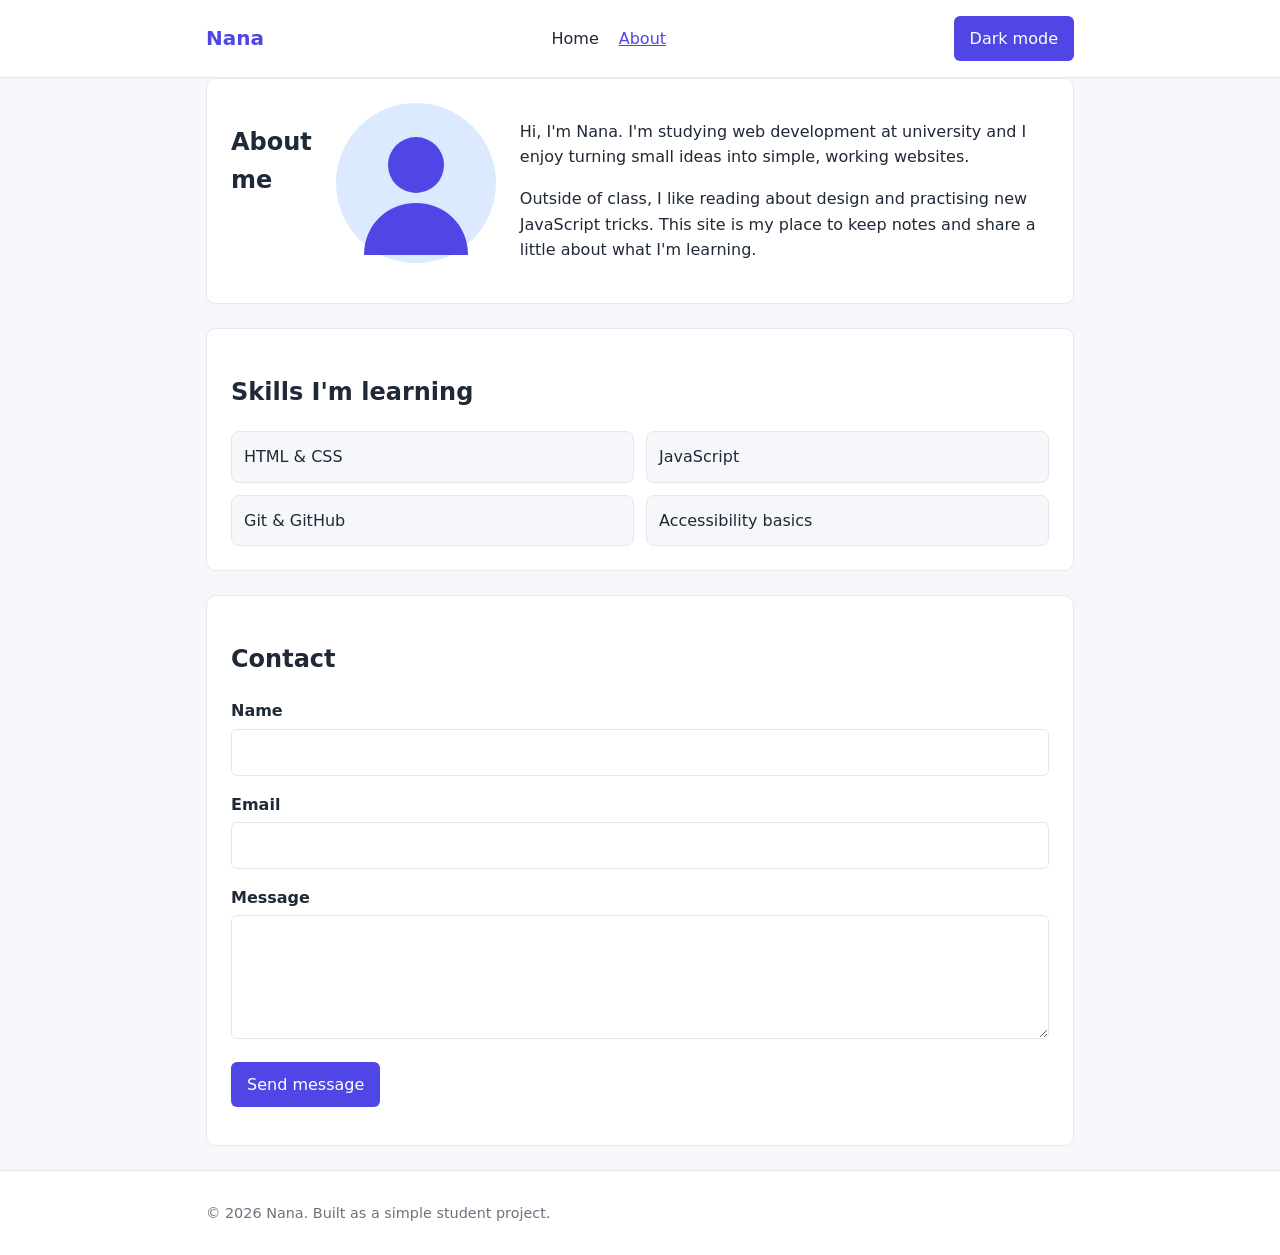
==== about.html @ b68e8506 "Add homepage, about page and avatar image" ====
<!DOCTYPE html>
<html lang="en">
<head>
  <meta charset="UTF-8">
  <meta name="viewport" content="width=device-width, initial-scale=1.0">
  <title>About | Nana's Website</title>
  <link rel="stylesheet" href="css/style.css">
  <script src="js/script.js" defer></script>
</head>
<body>
  <header class="site-header">
    <div class="container header-inner">
      <a class="brand" href="index.html">Nana</a>
      <nav aria-label="Main navigation">
        <ul class="nav-list">
          <li><a href="index.html">Home</a></li>
          <li><a href="about.html" aria-current="page">About</a></li>
        </ul>
      </nav>
      <button id="theme-toggle" type="button">Dark mode</button>
    </div>
  </header>

  <main class="container">
    <section class="card about-card">
      <h1>About me</h1>
      <img class="avatar" src="images/avatar.svg" alt="Simple illustrated avatar with a dark blue head and shoulders on a light blue background" width="160" height="160">
      <div>
        <p>Hi, I'm Nana. I'm studying web development at university and I enjoy turning small ideas into simple, working websites.</p>
        <p>Outside of class, I like reading about design and practising new JavaScript tricks. This site is my place to keep notes and share a little about what I'm learning.</p>
      </div>
    </section>

    <section class="card" aria-labelledby="skills-heading">
      <h2 id="skills-heading">Skills I'm learning</h2>
      <ul class="skills-grid">
        <li>HTML &amp; CSS</li>
        <li>JavaScript</li>
        <li>Git &amp; GitHub</li>
        <li>Accessibility basics</li>
      </ul>
    </section>

    <section class="card" aria-labelledby="contact-heading">
      <h2 id="contact-heading">Contact</h2>
      <form id="contact-form">
        <div class="field">
          <label for="name">Name</label>
          <input id="name" name="name" type="text" required>
        </div>
        <div class="field">
          <label for="email">Email</label>
          <input id="email" name="email" type="email" required>
        </div>
        <div class="field">
          <label for="message">Message</label>
          <textarea id="message" name="message" rows="4" required></textarea>
        </div>
        <button type="submit">Send message</button>
        <p id="contact-status" class="muted" role="status"></p>
      </form>
    </section>
  </main>

  <footer class="site-footer">
    <div class="container">
      <p>&copy; 2026 Nana. Built as a simple student project.</p>
    </div>
  </footer>
</body>
</html>
---- css/style.css ----
/* Simple, single stylesheet for both pages */

*,
*::before,
*::after {
  box-sizing: border-box;
}

:root {
  --bg: #f5f7fb;
  --surface: #ffffff;
  --text: #1f2937;
  --muted: #6b7280;
  --accent: #4f46e5;
  --border: #e5e7eb;
}

[data-theme="dark"] {
  --bg: #111827;
  --surface: #1f2937;
  --text: #f9fafb;
  --muted: #9ca3af;
  --accent: #a5b4fc;
  --border: #374151;
}

body {
  margin: 0;
  min-height: 100vh;
  display: flex;
  flex-direction: column;
  font-family: system-ui, -apple-system, "Segoe UI", sans-serif;
  line-height: 1.6;
  color: var(--text);
  background: var(--bg);
}

.container {
  width: 100%;
  max-width: 900px;
  margin: 0 auto;
  padding: 0 1rem;
}

.site-header {
  background: var(--surface);
  border-bottom: 1px solid var(--border);
}

.header-inner {
  display: flex;
  align-items: center;
  justify-content: space-between;
  gap: 1rem;
  padding-top: 1rem;
  padding-bottom: 1rem;
  flex-wrap: wrap;
}

.brand {
  font-weight: 700;
  font-size: 1.25rem;
  color: var(--accent);
  text-decoration: none;
}

.nav-list {
  display: flex;
  gap: 1.25rem;
  list-style: none;
  margin: 0;
  padding: 0;
}

.nav-list a {
  color: var(--text);
  text-decoration: none;
}

.nav-list a:hover,
.nav-list a[aria-current="page"] {
  color: var(--accent);
  text-decoration: underline;
}

main {
  flex: 1;
  padding: 2rem 1rem 3rem;
}

.hero {
  margin-bottom: 1.5rem;
}

.hero h1 {
  line-height: 1.2;
}

.card {
  background: var(--surface);
  border: 1px solid var(--border);
  border-radius: 10px;
  padding: 1.5rem;
  margin-bottom: 1.5rem;
}

.about-card {
  display: flex;
  gap: 1.5rem;
  align-items: flex-start;
}

.avatar {
  border-radius: 10px;
  flex: 0 0 auto;
}

.skills-grid {
  display: grid;
  grid-template-columns: repeat(2, minmax(0, 1fr));
  gap: 0.75rem;
  list-style: none;
  margin: 0;
  padding: 0;
}

.skills-grid li {
  background: var(--bg);
  border: 1px solid var(--border);
  border-radius: 8px;
  padding: 0.75rem;
}

.note-form {
  display: flex;
  gap: 0.5rem;
  margin-bottom: 1rem;
}

input,
textarea {
  font: inherit;
  color: var(--text);
  background: var(--surface);
  border: 1px solid var(--border);
  border-radius: 6px;
  padding: 0.6rem;
  width: 100%;
}

.note-form input {
  flex: 1;
}

button {
  font: inherit;
  cursor: pointer;
  color: #fff;
  background: var(--accent);
  border: 0;
  border-radius: 6px;
  padding: 0.6rem 1rem;
}

.notes-list {
  list-style: none;
  margin: 0;
  padding: 0;
  display: grid;
  gap: 0.5rem;
}

.notes-list li {
  display: flex;
  justify-content: space-between;
  align-items: center;
  gap: 1rem;
  background: var(--bg);
  border: 1px solid var(--border);
  border-radius: 6px;
  padding: 0.5rem 0.75rem;
  overflow-wrap: anywhere;
}

.notes-list button {
  background: transparent;
  color: var(--muted);
  padding: 0.2rem 0.5rem;
}

.notes-list button:hover {
  color: var(--accent);
}

.field {
  margin-bottom: 1rem;
}

.field label {
  display: block;
  margin-bottom: 0.3rem;
  font-weight: 600;
}

.muted {
  color: var(--muted);
  font-size: 0.9rem;
}

.sr-only {
  position: absolute;
  width: 1px;
  height: 1px;
  padding: 0;
  margin: -1px;
  overflow: hidden;
  clip: rect(0, 0, 0, 0);
  white-space: nowrap;
  border: 0;
}

.site-footer {
  background: var(--surface);
  border-top: 1px solid var(--border);
  padding: 1rem 0;
  color: var(--muted);
  font-size: 0.9rem;
}

/* Mobile view */
@media (max-width: 600px) {
  .header-inner {
    justify-content: center;
  }

  .skills-grid {
    grid-template-columns: 1fr;
  }

  .about-card {
    flex-direction: column;
  }

  .note-form {
    flex-direction: column;
  }
}
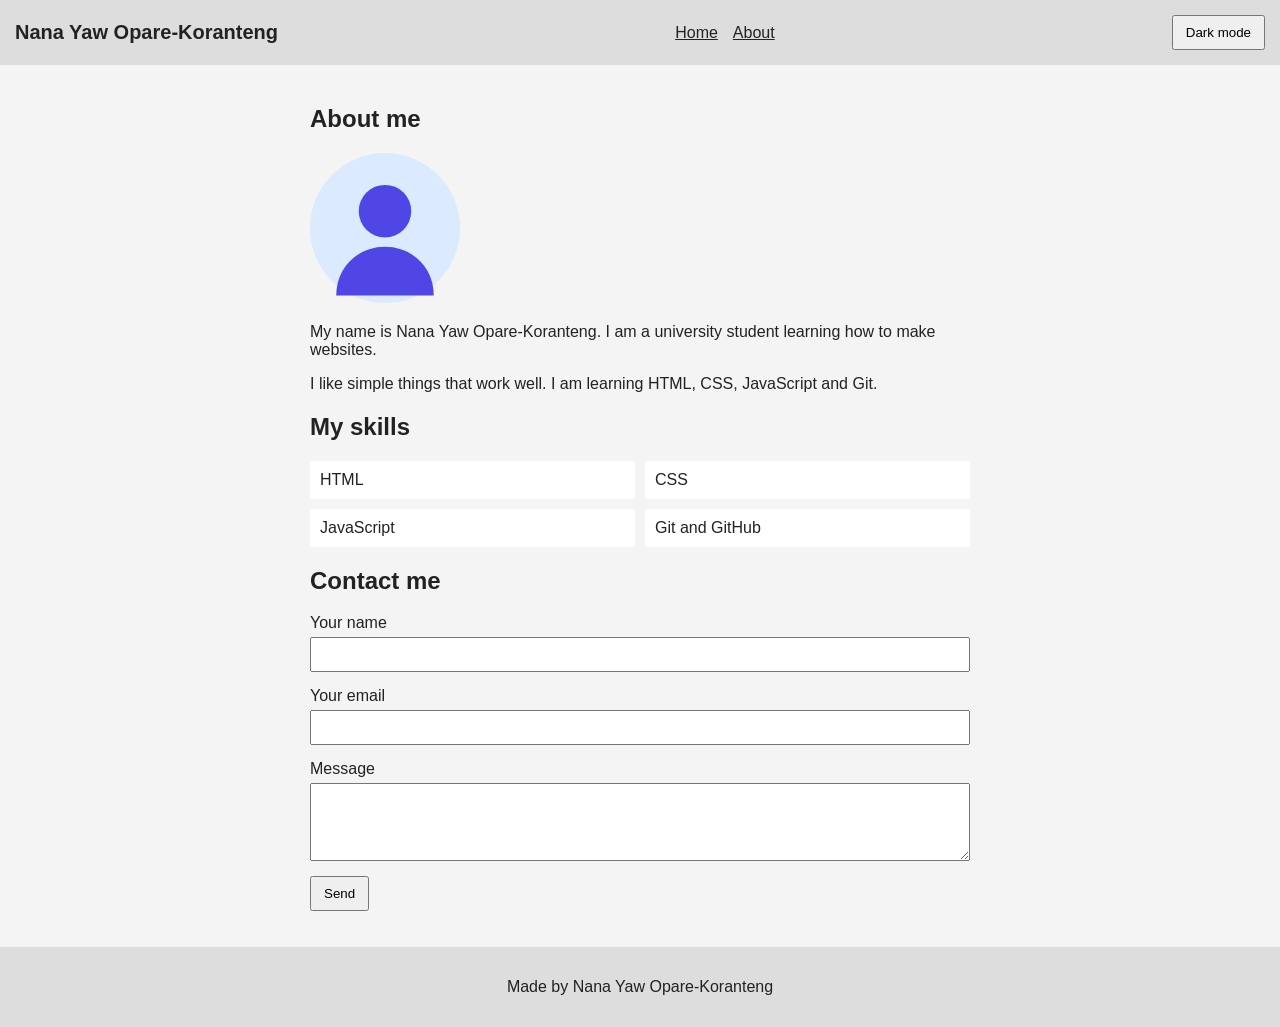
==== commit d40d11be: "Simplify the site and update the name to Nana Yaw Opare-Koranteng" ====
--- a/about.html
+++ b/about.html
@@ -3,69 +3,56 @@
 <head>
   <meta charset="UTF-8">
   <meta name="viewport" content="width=device-width, initial-scale=1.0">
-  <title>About | Nana's Website</title>
+  <title>About Me - Nana Yaw Opare-Koranteng</title>
   <link rel="stylesheet" href="css/style.css">
-  <script src="js/script.js" defer></script>
 </head>
 <body>
-  <header class="site-header">
-    <div class="container header-inner">
-      <a class="brand" href="index.html">Nana</a>
-      <nav aria-label="Main navigation">
-        <ul class="nav-list">
-          <li><a href="index.html">Home</a></li>
-          <li><a href="about.html" aria-current="page">About</a></li>
-        </ul>
-      </nav>
-      <button id="theme-toggle" type="button">Dark mode</button>
-    </div>
+
+  <!-- top of the page -->
+  <header>
+    <h1>Nana Yaw Opare-Koranteng</h1>
+    <nav>
+      <a href="index.html">Home</a>
+      <a href="about.html">About</a>
+    </nav>
+    <button id="dark-btn">Dark mode</button>
   </header>
 
-  <main class="container">
-    <section class="card about-card">
-      <h1>About me</h1>
-      <img class="avatar" src="images/avatar.svg" alt="Simple illustrated avatar with a dark blue head and shoulders on a light blue background" width="160" height="160">
-      <div>
-        <p>Hi, I'm Nana. I'm studying web development at university and I enjoy turning small ideas into simple, working websites.</p>
-        <p>Outside of class, I like reading about design and practising new JavaScript tricks. This site is my place to keep notes and share a little about what I'm learning.</p>
-      </div>
-    </section>
+  <main>
+    <h2>About me</h2>
+    <img src="images/avatar.svg" alt="Drawing of Nana Yaw Opare-Koranteng with a blue head and shoulders" width="150" height="150">
 
-    <section class="card" aria-labelledby="skills-heading">
-      <h2 id="skills-heading">Skills I'm learning</h2>
-      <ul class="skills-grid">
-        <li>HTML &amp; CSS</li>
-        <li>JavaScript</li>
-        <li>Git &amp; GitHub</li>
-        <li>Accessibility basics</li>
-      </ul>
-    </section>
+    <p>My name is Nana Yaw Opare-Koranteng. I am a university student learning how to make websites.</p>
+    <p>I like simple things that work well. I am learning HTML, CSS, JavaScript and Git.</p>
 
-    <section class="card" aria-labelledby="contact-heading">
-      <h2 id="contact-heading">Contact</h2>
-      <form id="contact-form">
-        <div class="field">
-          <label for="name">Name</label>
-          <input id="name" name="name" type="text" required>
-        </div>
-        <div class="field">
-          <label for="email">Email</label>
-          <input id="email" name="email" type="email" required>
-        </div>
-        <div class="field">
-          <label for="message">Message</label>
-          <textarea id="message" name="message" rows="4" required></textarea>
-        </div>
-        <button type="submit">Send message</button>
-        <p id="contact-status" class="muted" role="status"></p>
-      </form>
-    </section>
+    <h2>My skills</h2>
+    <ul class="skills">
+      <li>HTML</li>
+      <li>CSS</li>
+      <li>JavaScript</li>
+      <li>Git and GitHub</li>
+    </ul>
+
+    <h2>Contact me</h2>
+    <form id="contact-form">
+      <label for="name">Your name</label>
+      <input id="name" type="text" required>
+
+      <label for="email">Your email</label>
+      <input id="email" type="email" required>
+
+      <label for="message">Message</label>
+      <textarea id="message" rows="4" required></textarea>
+
+      <button type="submit">Send</button>
+      <p id="form-message"></p>
+    </form>
   </main>
 
-  <footer class="site-footer">
-    <div class="container">
-      <p>&copy; 2026 Nana. Built as a simple student project.</p>
-    </div>
+  <footer>
+    <p>Made by Nana Yaw Opare-Koranteng</p>
   </footer>
+
+  <script src="js/script.js"></script>
 </body>
 </html>
--- a/css/style.css
+++ b/css/style.css
@@ -1,247 +1,111 @@
-/* Simple, single stylesheet for both pages */
+/* My stylesheet */
 
-*,
-*::before,
-*::after {
+* {
   box-sizing: border-box;
-}
-
-:root {
-  --bg: #f5f7fb;
-  --surface: #ffffff;
-  --text: #1f2937;
-  --muted: #6b7280;
-  --accent: #4f46e5;
-  --border: #e5e7eb;
-}
-
-[data-theme="dark"] {
-  --bg: #111827;
-  --surface: #1f2937;
-  --text: #f9fafb;
-  --muted: #9ca3af;
-  --accent: #a5b4fc;
-  --border: #374151;
 }
 
 body {
   margin: 0;
-  min-height: 100vh;
-  display: flex;
-  flex-direction: column;
-  font-family: system-ui, -apple-system, "Segoe UI", sans-serif;
-  line-height: 1.6;
-  color: var(--text);
-  background: var(--bg);
+  font-family: Arial, sans-serif;
+  background: #f4f4f4;
+  color: #222;
 }
 
-.container {
-  width: 100%;
-  max-width: 900px;
-  margin: 0 auto;
-  padding: 0 1rem;
+/* dark mode */
+.dark {
+  background: #222;
+  color: white;
 }
 
-.site-header {
-  background: var(--surface);
-  border-bottom: 1px solid var(--border);
-}
-
-.header-inner {
+header {
+  background: #ddd;
+  padding: 15px;
   display: flex;
+  justify-content: space-between;
   align-items: center;
-  justify-content: space-between;
-  gap: 1rem;
-  padding-top: 1rem;
-  padding-bottom: 1rem;
   flex-wrap: wrap;
 }
 
-.brand {
-  font-weight: 700;
-  font-size: 1.25rem;
-  color: var(--accent);
-  text-decoration: none;
+.dark header {
+  background: #333;
 }
 
-.nav-list {
+header h1 {
+  font-size: 20px;
+  margin: 0;
+}
+
+nav {
   display: flex;
-  gap: 1.25rem;
+  gap: 15px;
+}
+
+nav a {
+  color: #222;
+}
+
+.dark nav a {
+  color: white;
+}
+
+main {
+  max-width: 700px;
+  margin: auto;
+  padding: 20px;
+}
+
+img {
+  border-radius: 8px;
+}
+
+/* skills in two columns */
+.skills {
+  display: grid;
+  grid-template-columns: 1fr 1fr;
+  gap: 10px;
   list-style: none;
-  margin: 0;
   padding: 0;
 }
 
-.nav-list a {
-  color: var(--text);
-  text-decoration: none;
+.skills li {
+  background: white;
+  padding: 10px;
 }
 
-.nav-list a:hover,
-.nav-list a[aria-current="page"] {
-  color: var(--accent);
-  text-decoration: underline;
-}
-
-main {
-  flex: 1;
-  padding: 2rem 1rem 3rem;
-}
-
-.hero {
-  margin-bottom: 1.5rem;
-}
-
-.hero h1 {
-  line-height: 1.2;
-}
-
-.card {
-  background: var(--surface);
-  border: 1px solid var(--border);
-  border-radius: 10px;
-  padding: 1.5rem;
-  margin-bottom: 1.5rem;
-}
-
-.about-card {
-  display: flex;
-  gap: 1.5rem;
-  align-items: flex-start;
-}
-
-.avatar {
-  border-radius: 10px;
-  flex: 0 0 auto;
-}
-
-.skills-grid {
-  display: grid;
-  grid-template-columns: repeat(2, minmax(0, 1fr));
-  gap: 0.75rem;
-  list-style: none;
-  margin: 0;
-  padding: 0;
-}
-
-.skills-grid li {
-  background: var(--bg);
-  border: 1px solid var(--border);
-  border-radius: 8px;
-  padding: 0.75rem;
-}
-
-.note-form {
-  display: flex;
-  gap: 0.5rem;
-  margin-bottom: 1rem;
+.dark .skills li {
+  background: #444;
 }
 
 input,
 textarea {
-  font: inherit;
-  color: var(--text);
-  background: var(--surface);
-  border: 1px solid var(--border);
-  border-radius: 6px;
-  padding: 0.6rem;
+  display: block;
   width: 100%;
-}
-
-.note-form input {
-  flex: 1;
+  margin: 5px 0 15px 0;
+  padding: 8px;
 }
 
 button {
-  font: inherit;
+  padding: 8px 12px;
   cursor: pointer;
-  color: #fff;
-  background: var(--accent);
-  border: 0;
-  border-radius: 6px;
-  padding: 0.6rem 1rem;
 }
 
-.notes-list {
-  list-style: none;
-  margin: 0;
-  padding: 0;
-  display: grid;
-  gap: 0.5rem;
+footer {
+  text-align: center;
+  padding: 15px;
+  background: #ddd;
 }
 
-.notes-list li {
-  display: flex;
-  justify-content: space-between;
-  align-items: center;
-  gap: 1rem;
-  background: var(--bg);
-  border: 1px solid var(--border);
-  border-radius: 6px;
-  padding: 0.5rem 0.75rem;
-  overflow-wrap: anywhere;
+.dark footer {
+  background: #333;
 }
 
-.notes-list button {
-  background: transparent;
-  color: var(--muted);
-  padding: 0.2rem 0.5rem;
-}
-
-.notes-list button:hover {
-  color: var(--accent);
-}
-
-.field {
-  margin-bottom: 1rem;
-}
-
-.field label {
-  display: block;
-  margin-bottom: 0.3rem;
-  font-weight: 600;
-}
-
-.muted {
-  color: var(--muted);
-  font-size: 0.9rem;
-}
-
-.sr-only {
-  position: absolute;
-  width: 1px;
-  height: 1px;
-  padding: 0;
-  margin: -1px;
-  overflow: hidden;
-  clip: rect(0, 0, 0, 0);
-  white-space: nowrap;
-  border: 0;
-}
-
-.site-footer {
-  background: var(--surface);
-  border-top: 1px solid var(--border);
-  padding: 1rem 0;
-  color: var(--muted);
-  font-size: 0.9rem;
-}
-
-/* Mobile view */
-@media (max-width: 600px) {
-  .header-inner {
-    justify-content: center;
-  }
-
-  .skills-grid {
-    grid-template-columns: 1fr;
-  }
-
-  .about-card {
+/* small screens */
+@media (max-width: 500px) {
+  header {
     flex-direction: column;
   }
 
-  .note-form {
-    flex-direction: column;
+  .skills {
+    grid-template-columns: 1fr;
   }
 }
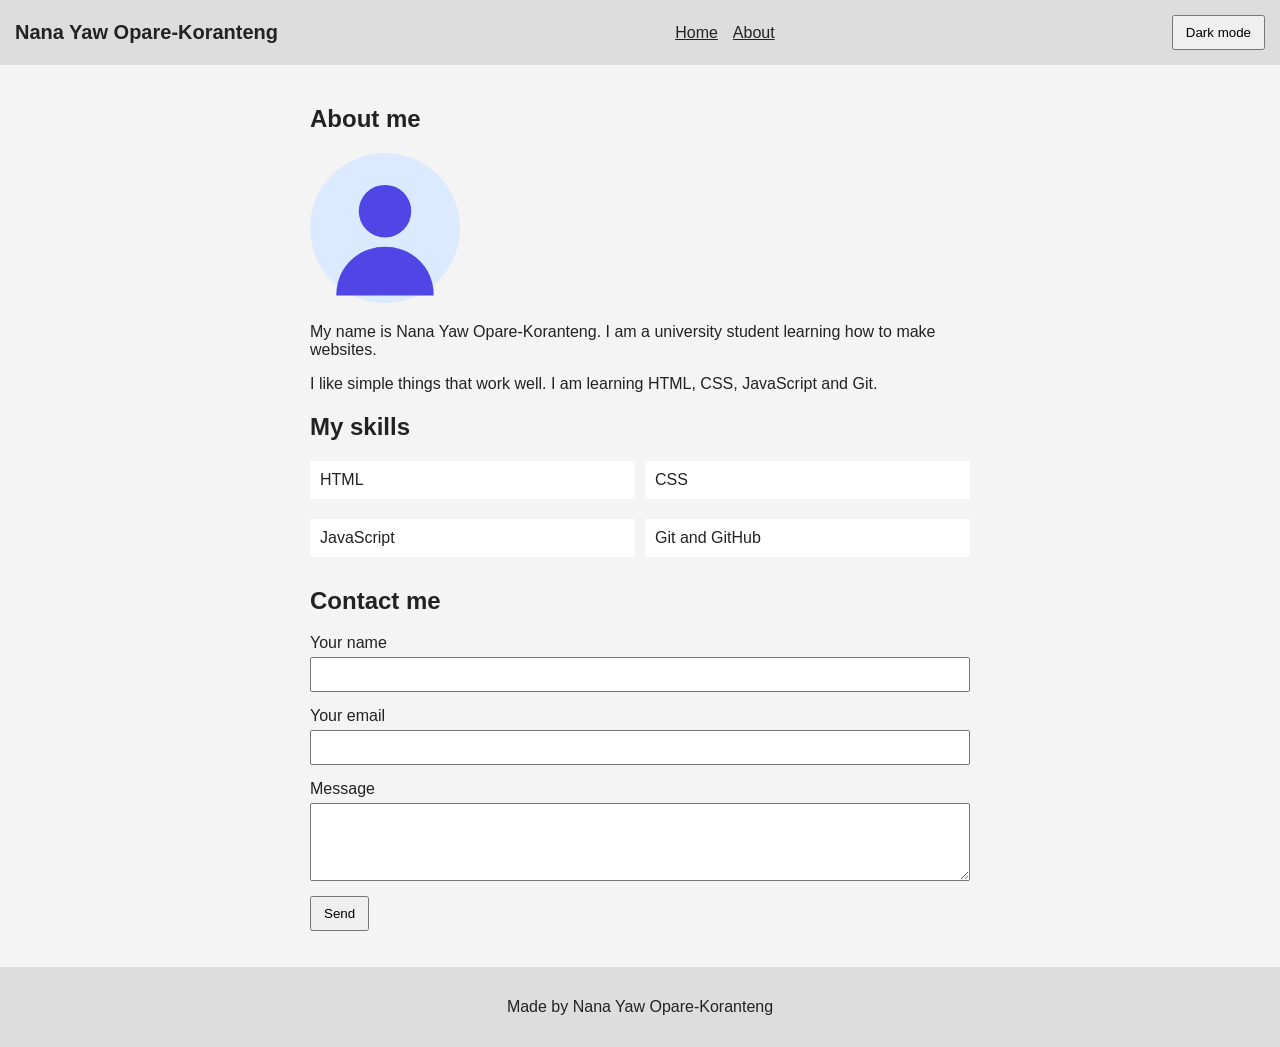
==== commit c3b399a4: "add projects and skills" ====
--- a/about.html
+++ b/about.html
@@ -26,12 +26,7 @@
     <p>I like simple things that work well. I am learning HTML, CSS, JavaScript and Git.</p>
 
     <h2>My skills</h2>
-    <ul class="skills">
-      <li>HTML</li>
-      <li>CSS</li>
-      <li>JavaScript</li>
-      <li>Git and GitHub</li>
-    </ul>
+    <ul class="skills"></ul>
 
     <h2>Contact me</h2>
     <form id="contact-form">
@@ -53,6 +48,6 @@
     <p>Made by Nana Yaw Opare-Koranteng</p>
   </footer>
 
-  <script src="js/script.js"></script>
+  <script src="js/script.js" defer></script>
 </body>
 </html>
--- a/css/style.css
+++ b/css/style.css
@@ -1,4 +1,18 @@
 /* My stylesheet */
+
+:root {
+  --bg: #f4f4f4;
+  --text: #222;
+  --bar: #ddd;
+  --card: #fff;
+}
+
+.dark {
+  --bg: #222;
+  --text: #fff;
+  --bar: #333;
+  --card: #444;
+}
 
 * {
   box-sizing: border-box;
@@ -7,27 +21,21 @@
 body {
   margin: 0;
   font-family: Arial, sans-serif;
-  background: #f4f4f4;
-  color: #222;
+  background: var(--bg);
+  color: var(--text);
 }
 
-/* dark mode */
-.dark {
-  background: #222;
-  color: white;
+header,
+footer {
+  background: var(--bar);
+  padding: 15px;
 }
 
 header {
-  background: #ddd;
-  padding: 15px;
   display: flex;
   justify-content: space-between;
   align-items: center;
   flex-wrap: wrap;
-}
-
-.dark header {
-  background: #333;
 }
 
 header h1 {
@@ -41,21 +49,13 @@
 }
 
 nav a {
-  color: #222;
-}
-
-.dark nav a {
-  color: white;
+  color: var(--text);
 }
 
 main {
   max-width: 700px;
   margin: auto;
   padding: 20px;
-}
-
-img {
-  border-radius: 8px;
 }
 
 /* skills in two columns */
@@ -67,13 +67,11 @@
   padding: 0;
 }
 
-.skills li {
-  background: white;
+.skills li,
+.project {
+  background: var(--card);
   padding: 10px;
-}
-
-.dark .skills li {
-  background: #444;
+  margin-bottom: 10px;
 }
 
 input,
@@ -91,12 +89,6 @@
 
 footer {
   text-align: center;
-  padding: 15px;
-  background: #ddd;
-}
-
-.dark footer {
-  background: #333;
 }
 
 /* small screens */
